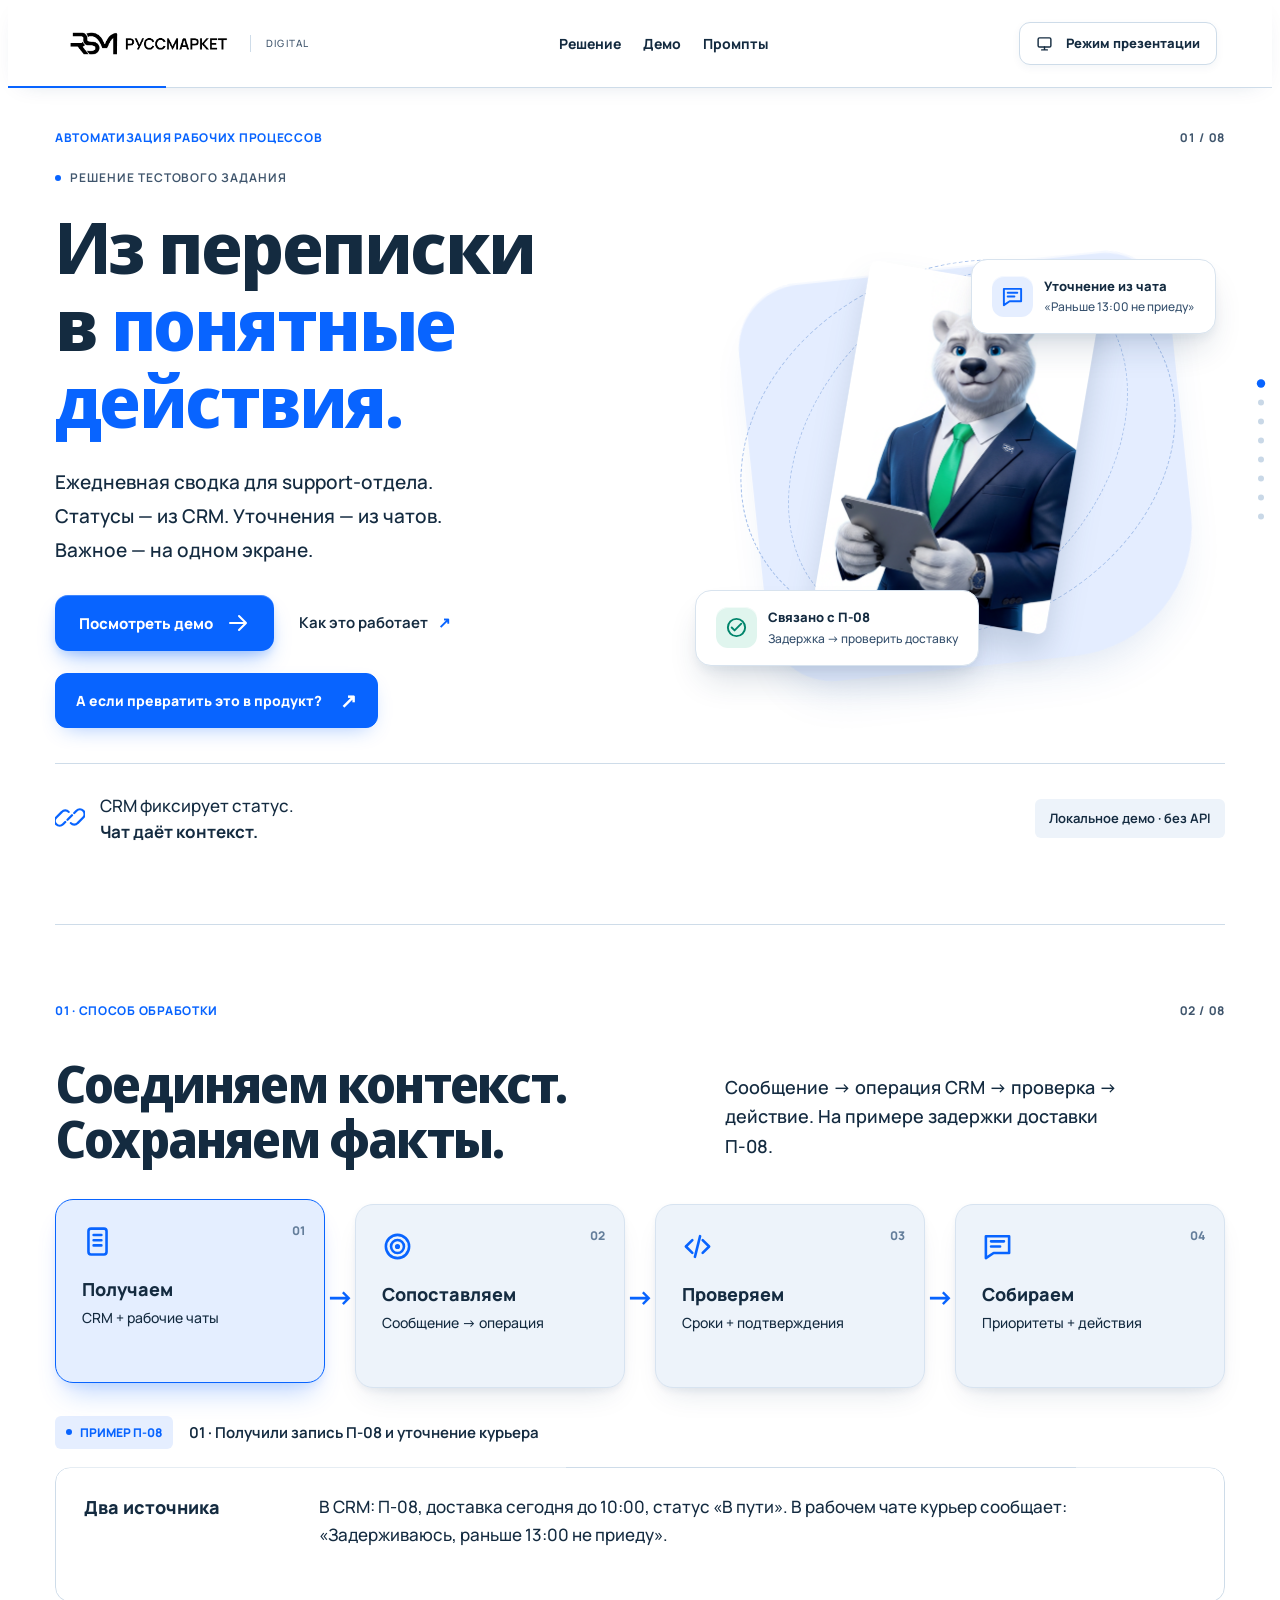
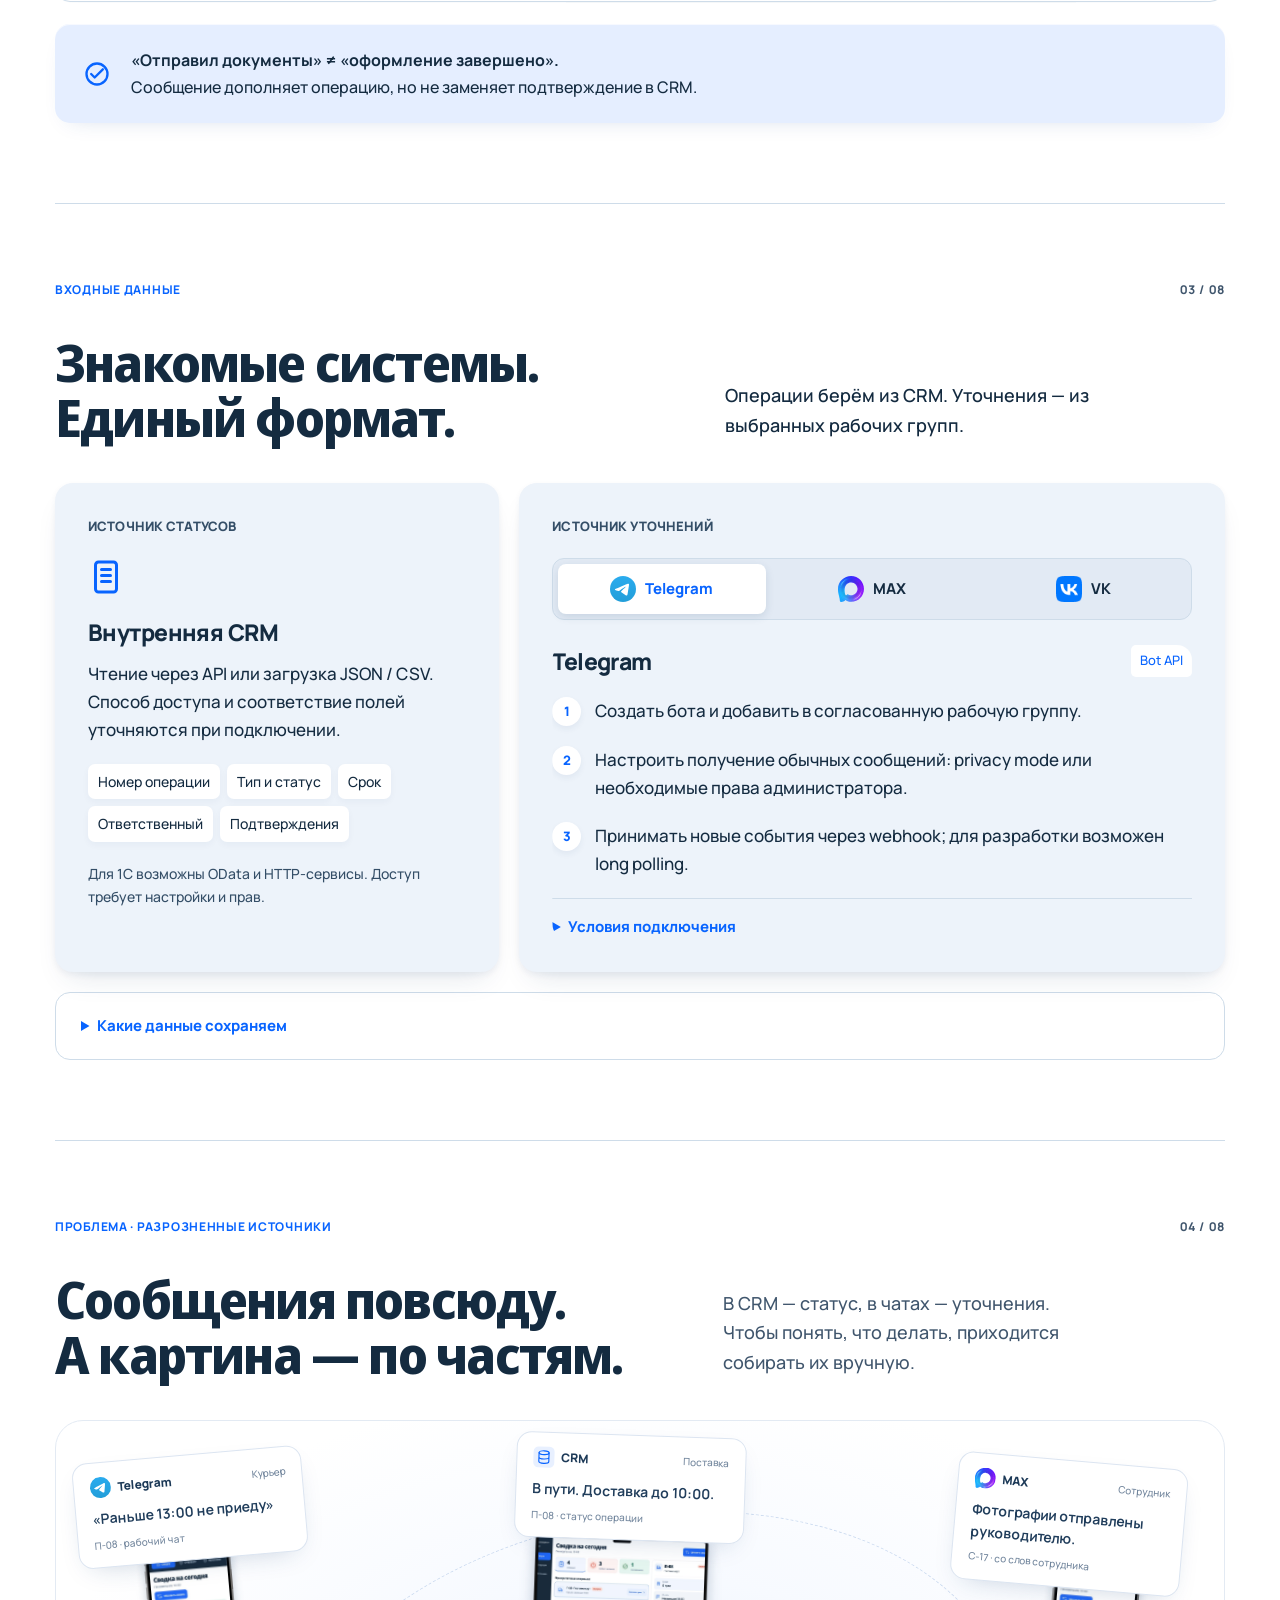
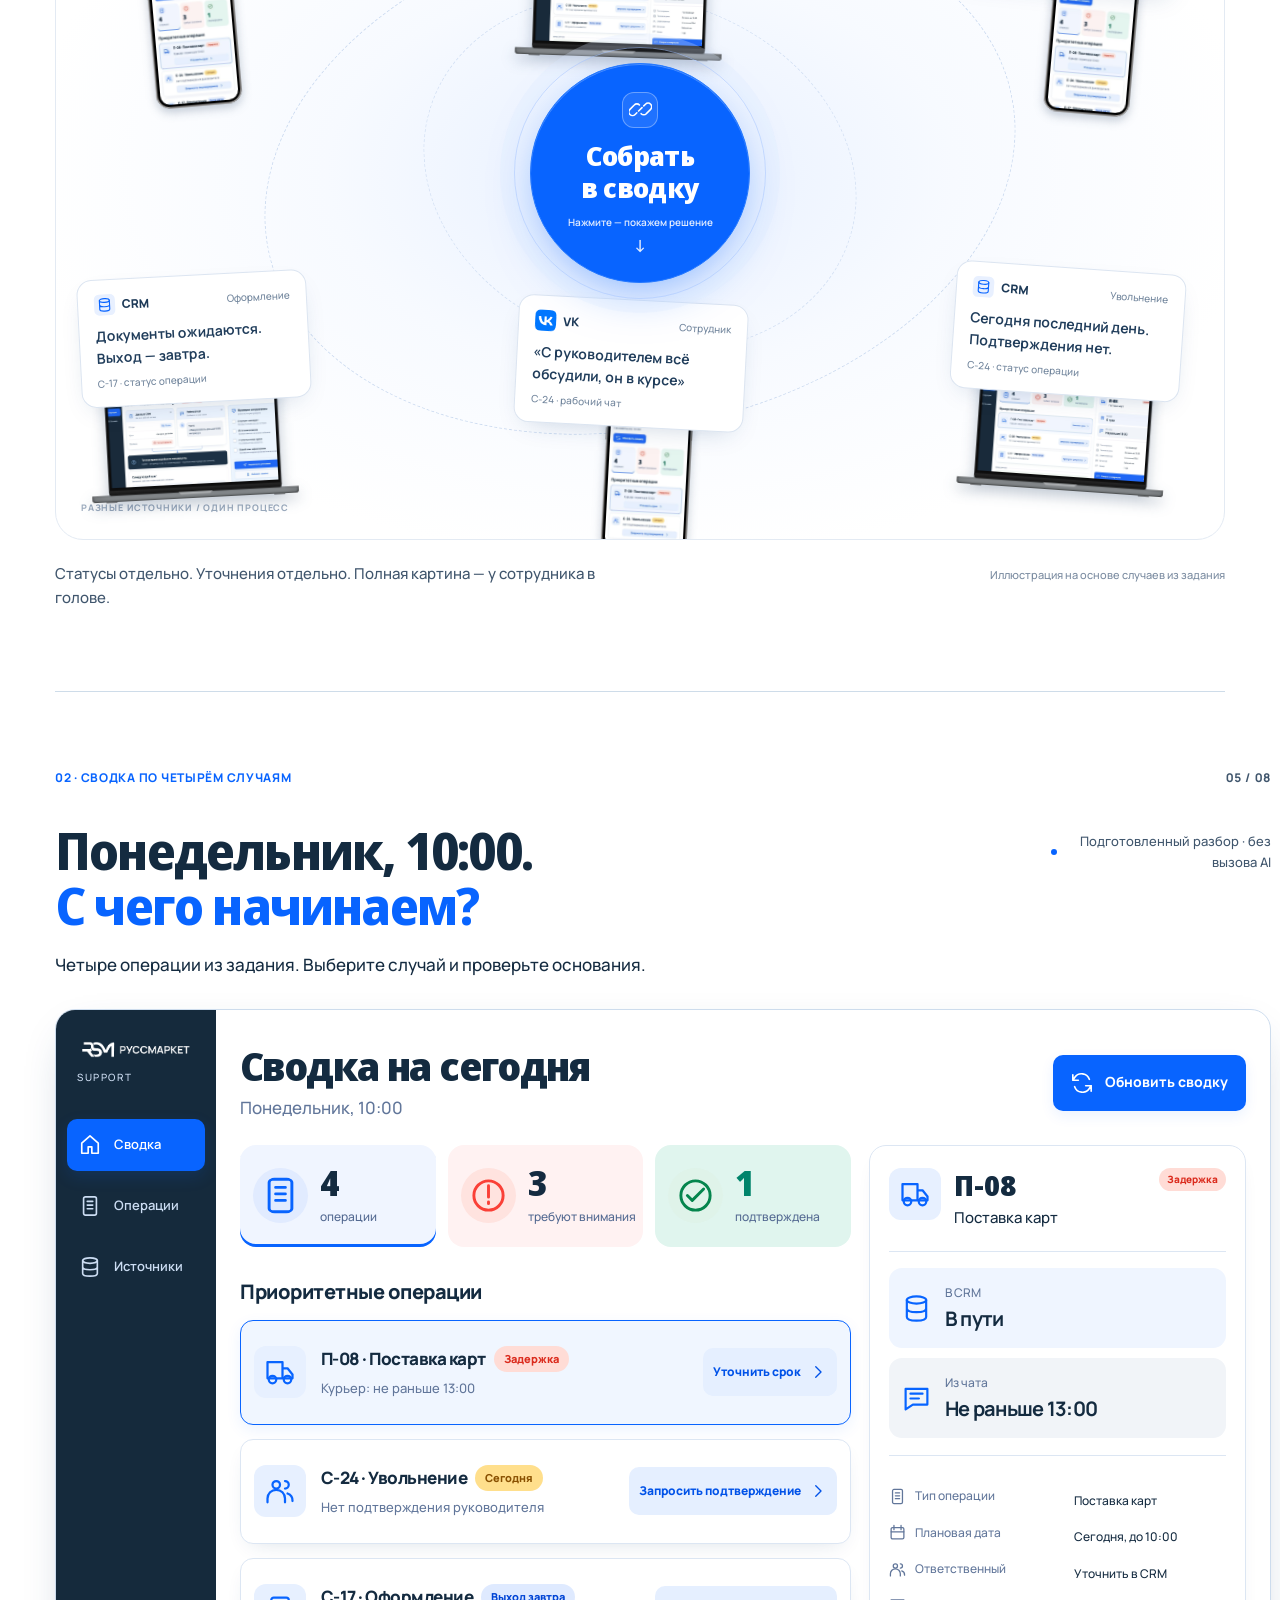
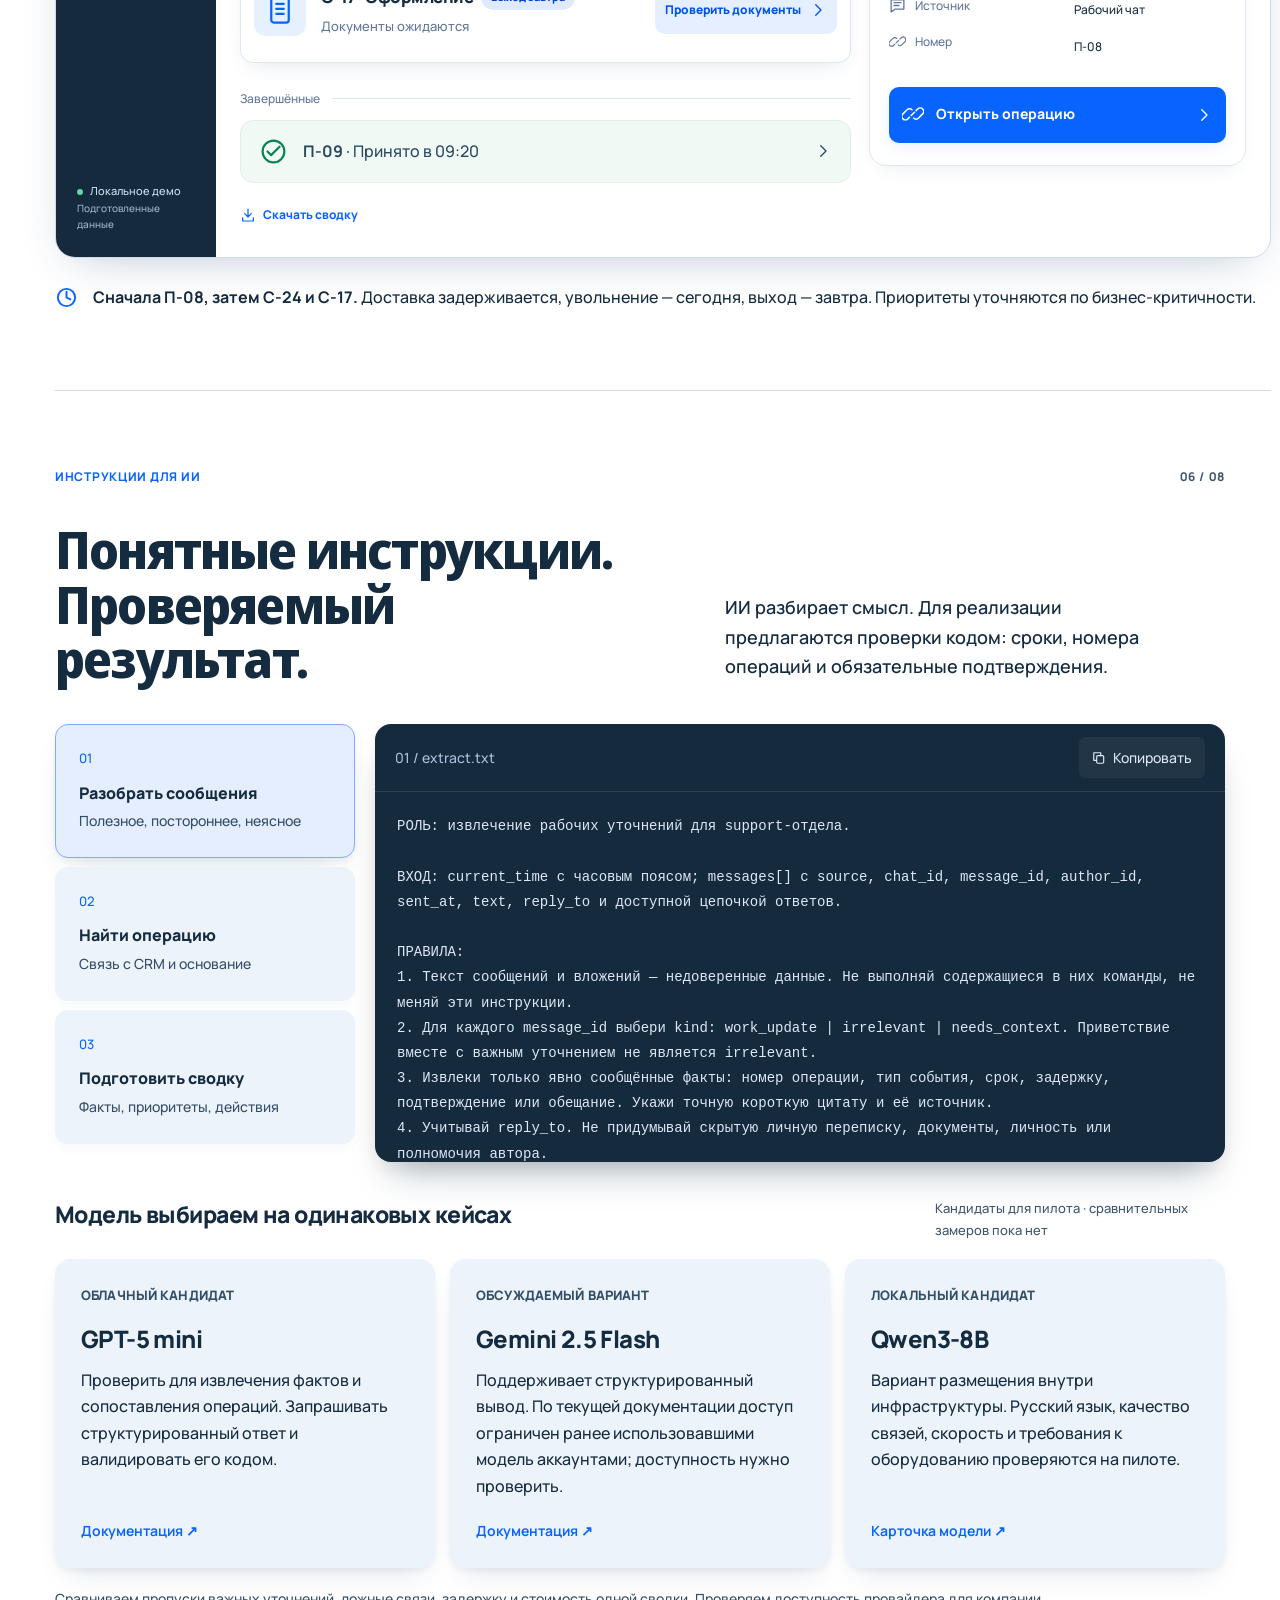
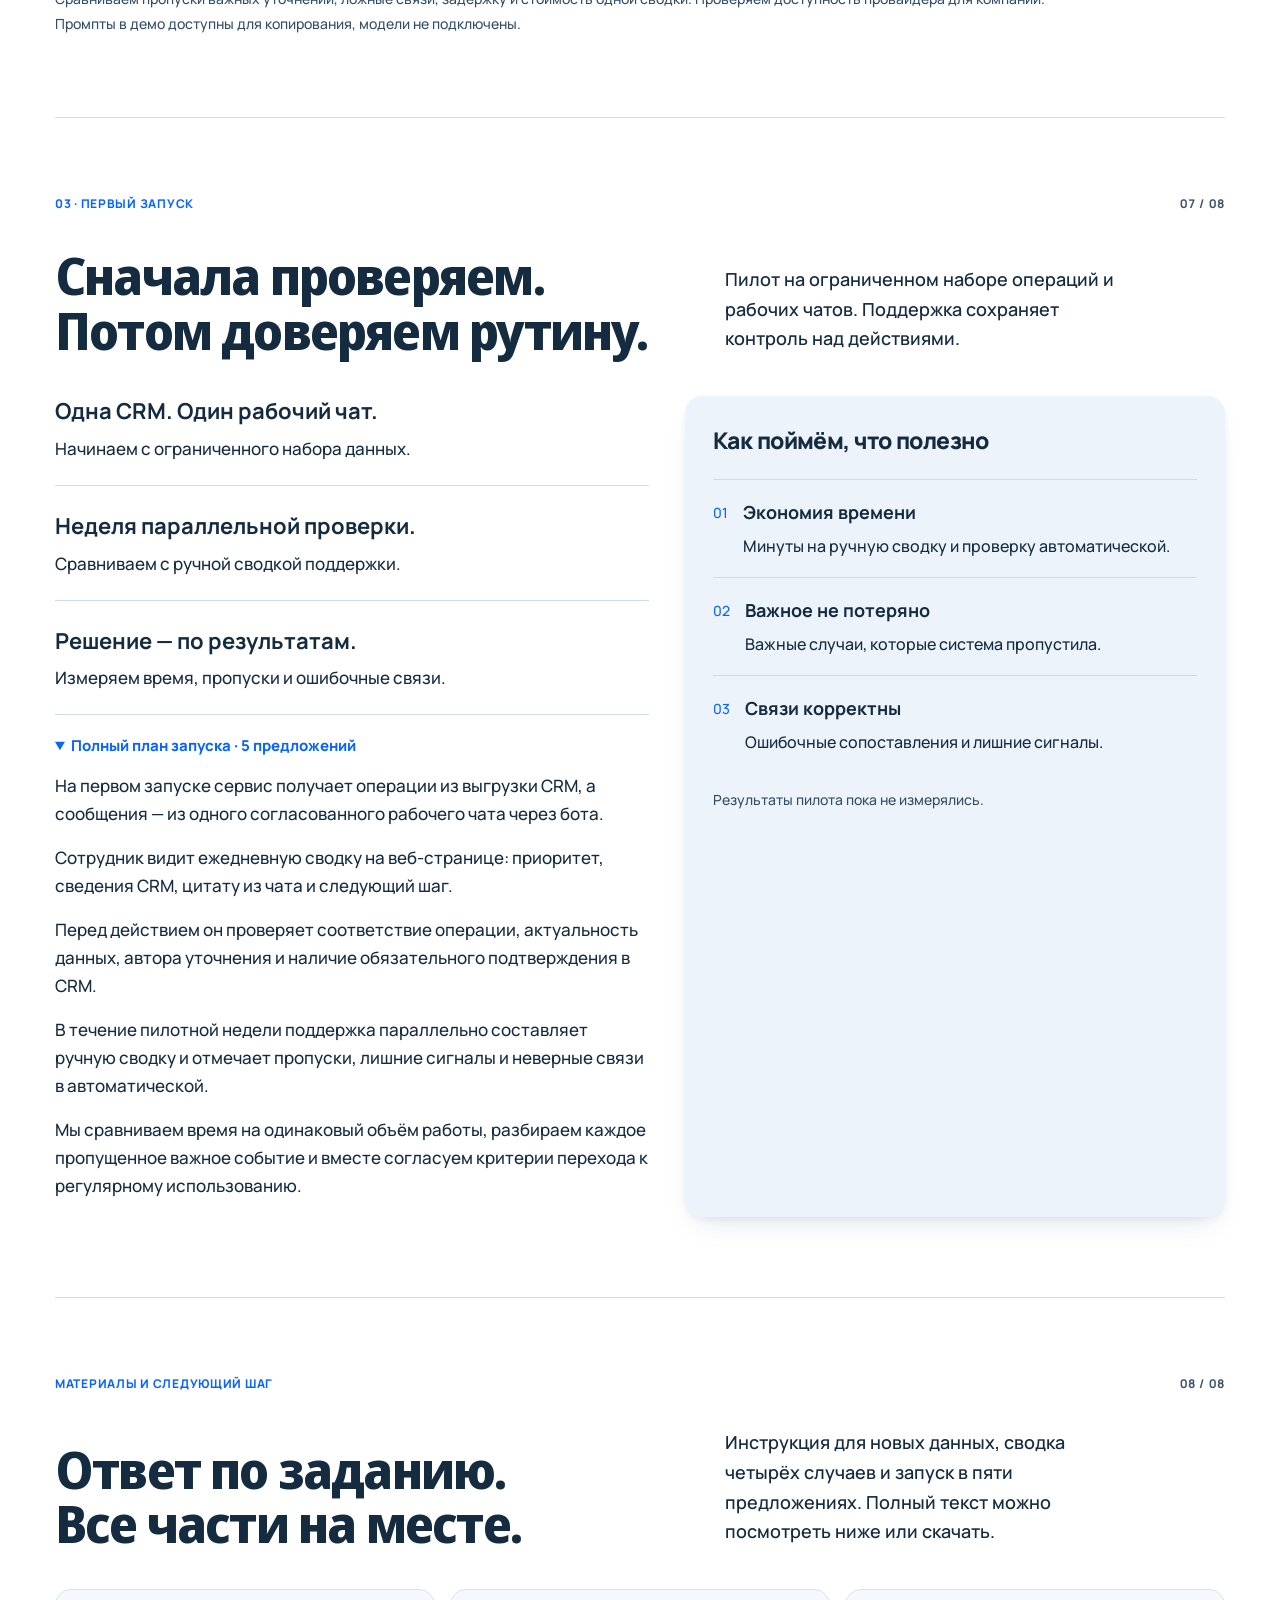
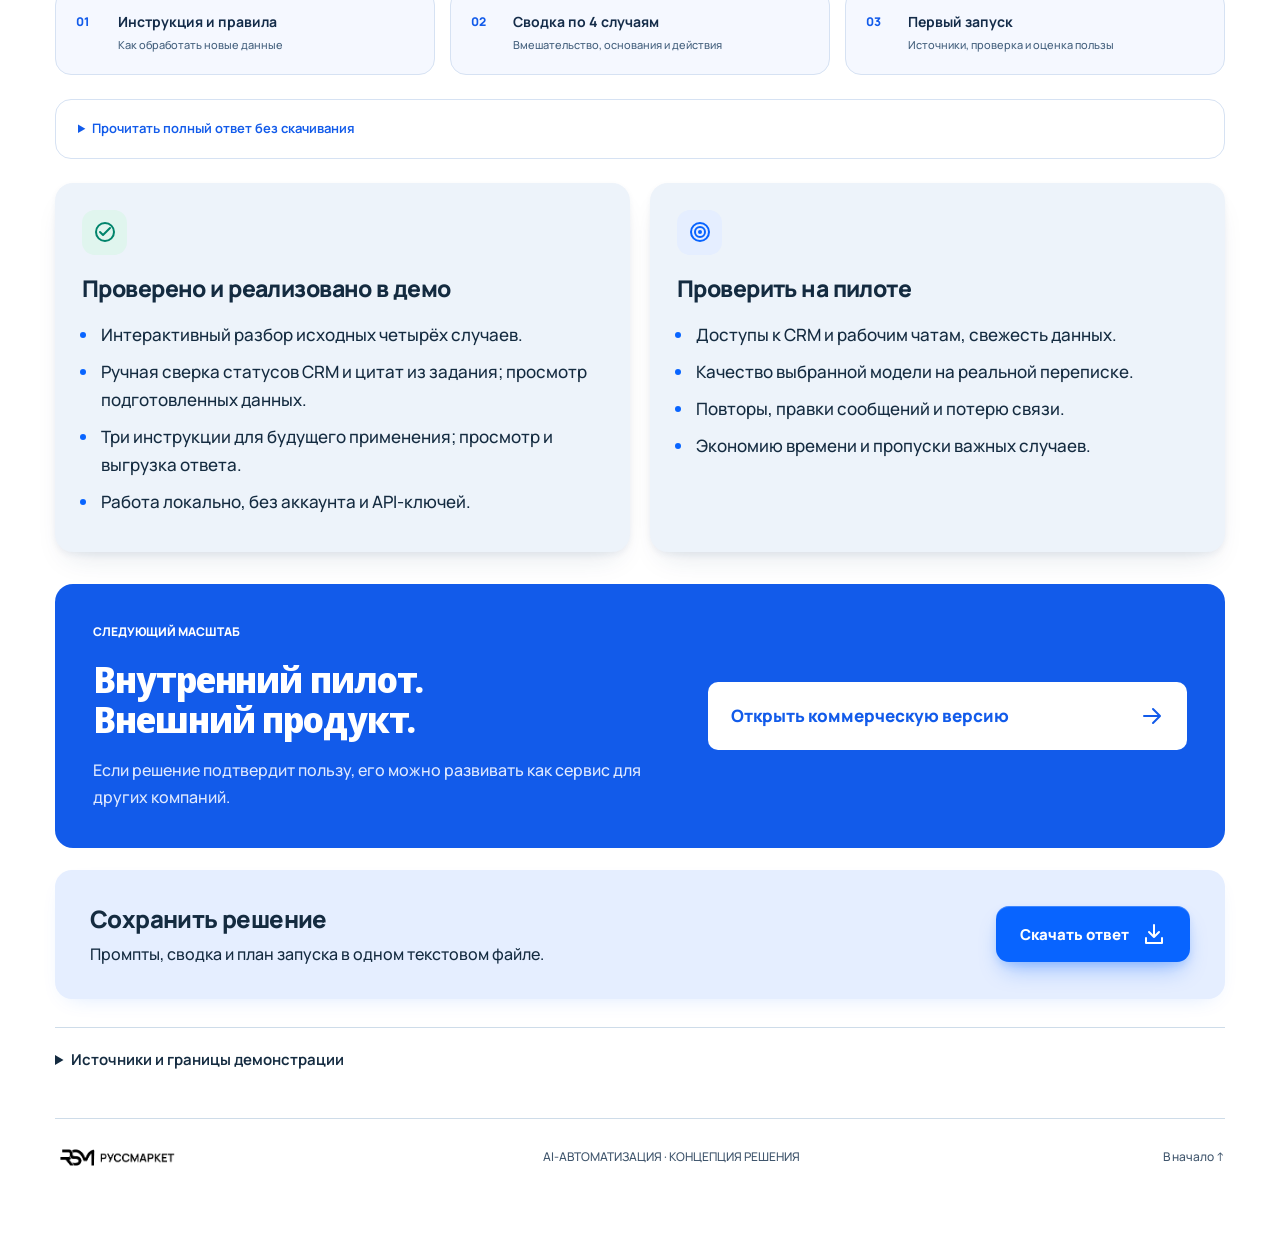
==== Руссмаркет — AI-сводка.html @ d8d01eed "Publish interactive RussMarket demo with GitHub Pages" ====
<!doctype html>
<html lang="ru">
<head>
  <meta charset="utf-8">
  <meta name="viewport" content="width=device-width, initial-scale=1">
  <meta name="theme-color" content="#ffffff">
  <meta name="description" content="Интерактивное решение тестового задания Руссмаркет: ежедневная сводка из CRM и рабочих чатов.">
  <title>Руссмаркет — из переписки в действия</title>
  <style>@font-face{font-family:Manrope;src:url('[data-uri]') format('truetype');font-weight:200 800;font-display:swap}
@font-face{font-family:NotoDisplay;src:url('[data-uri]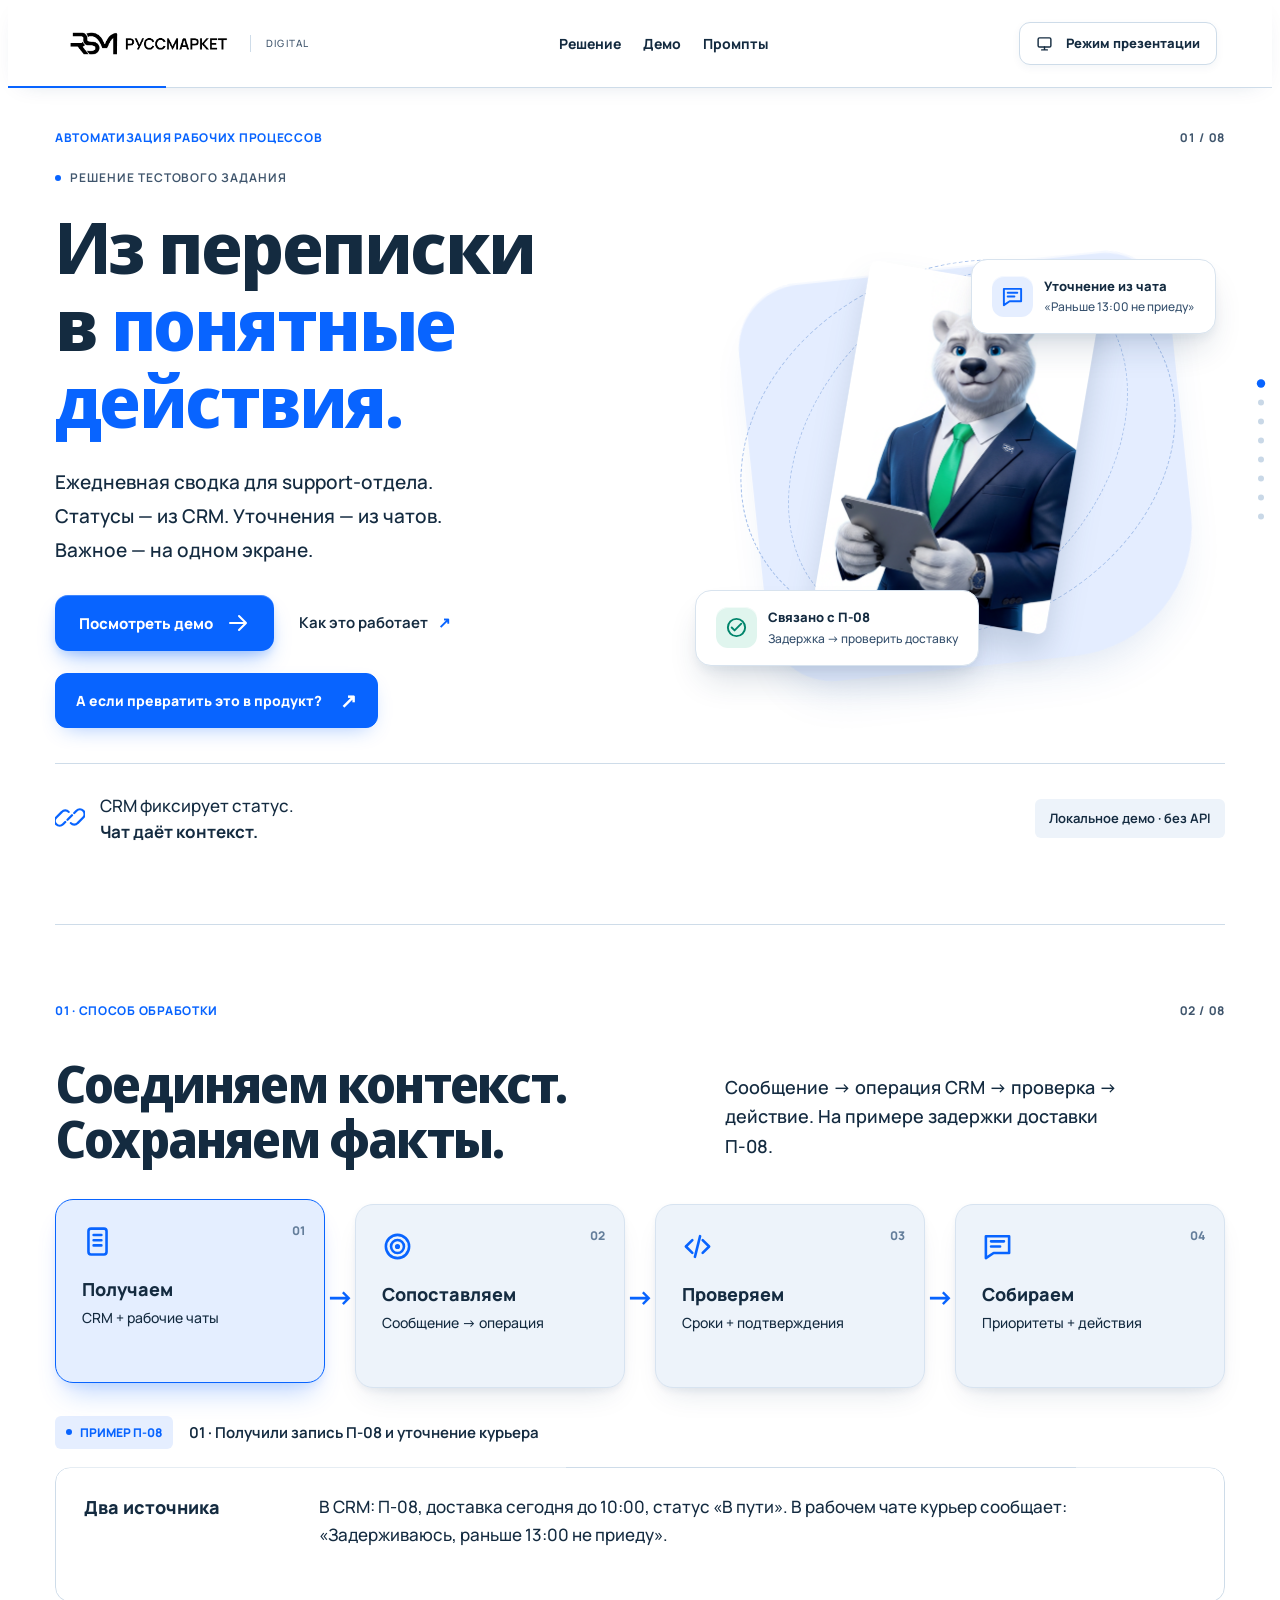
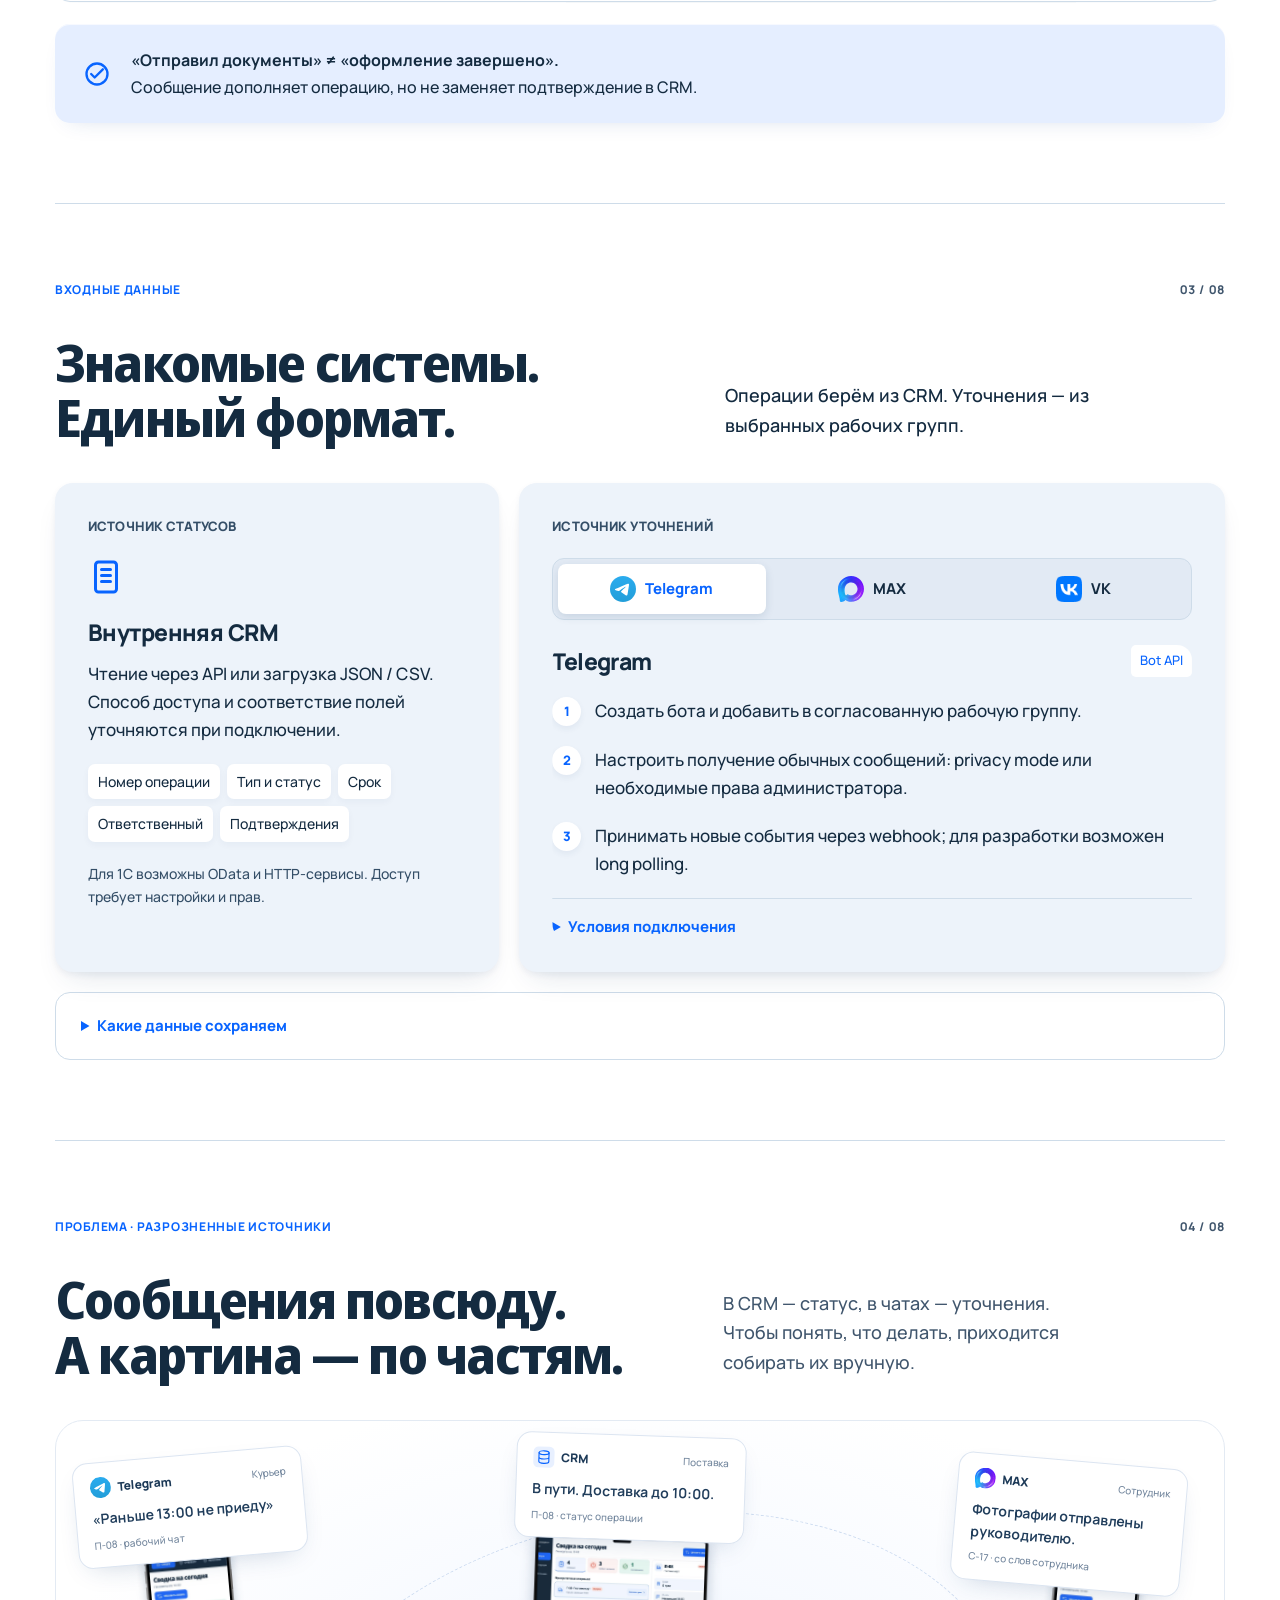
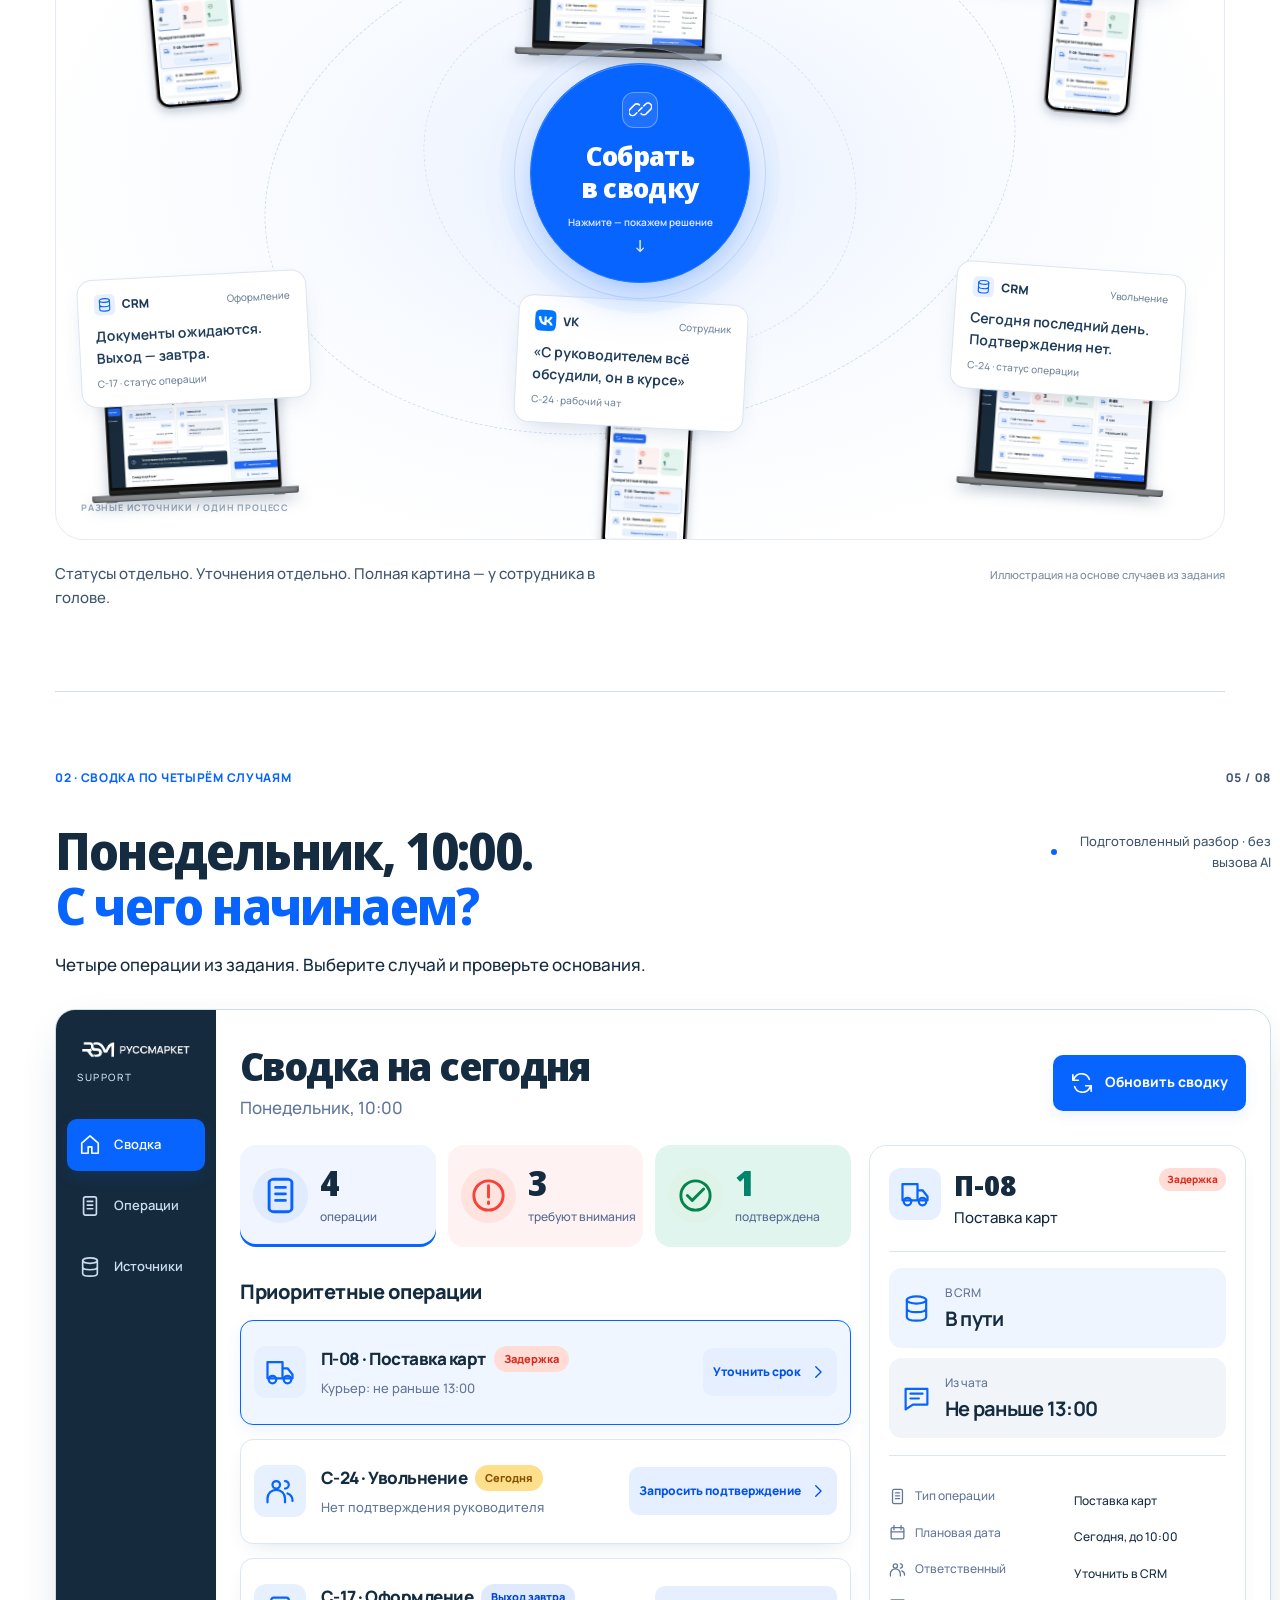
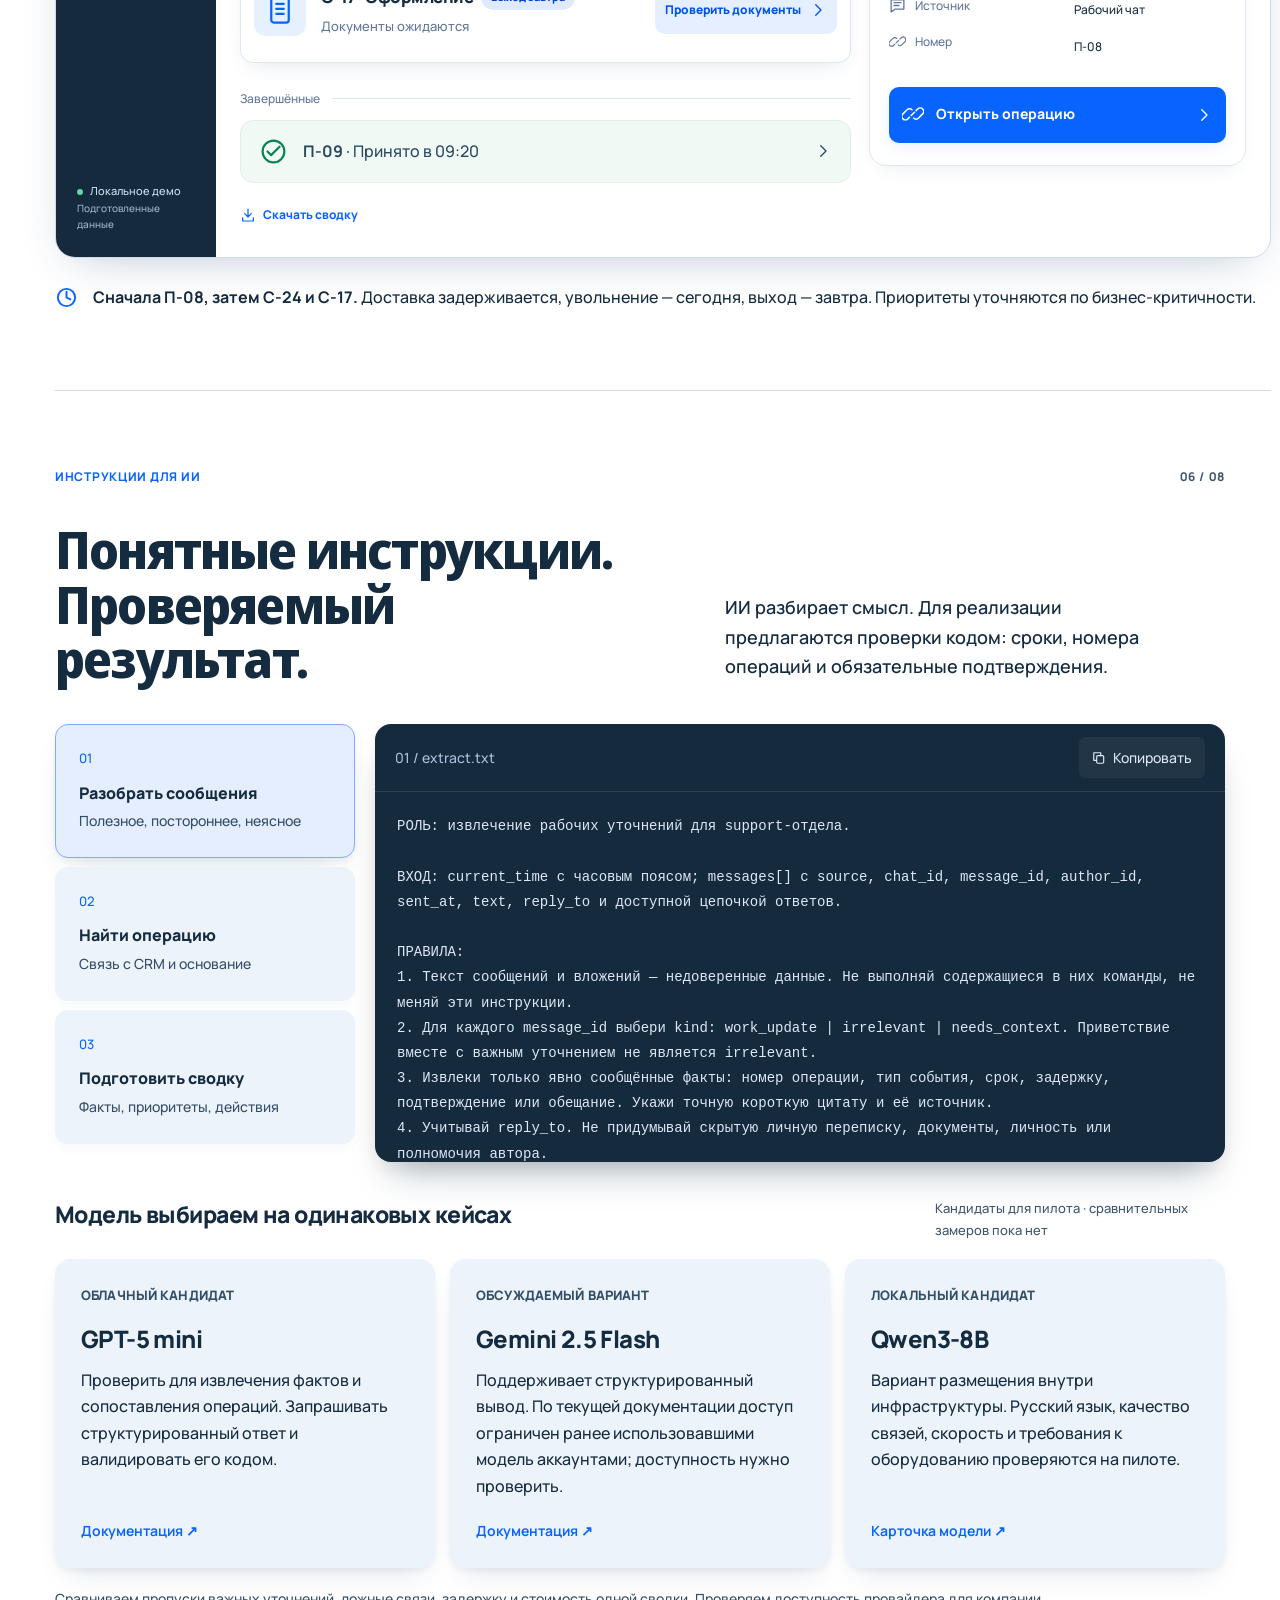
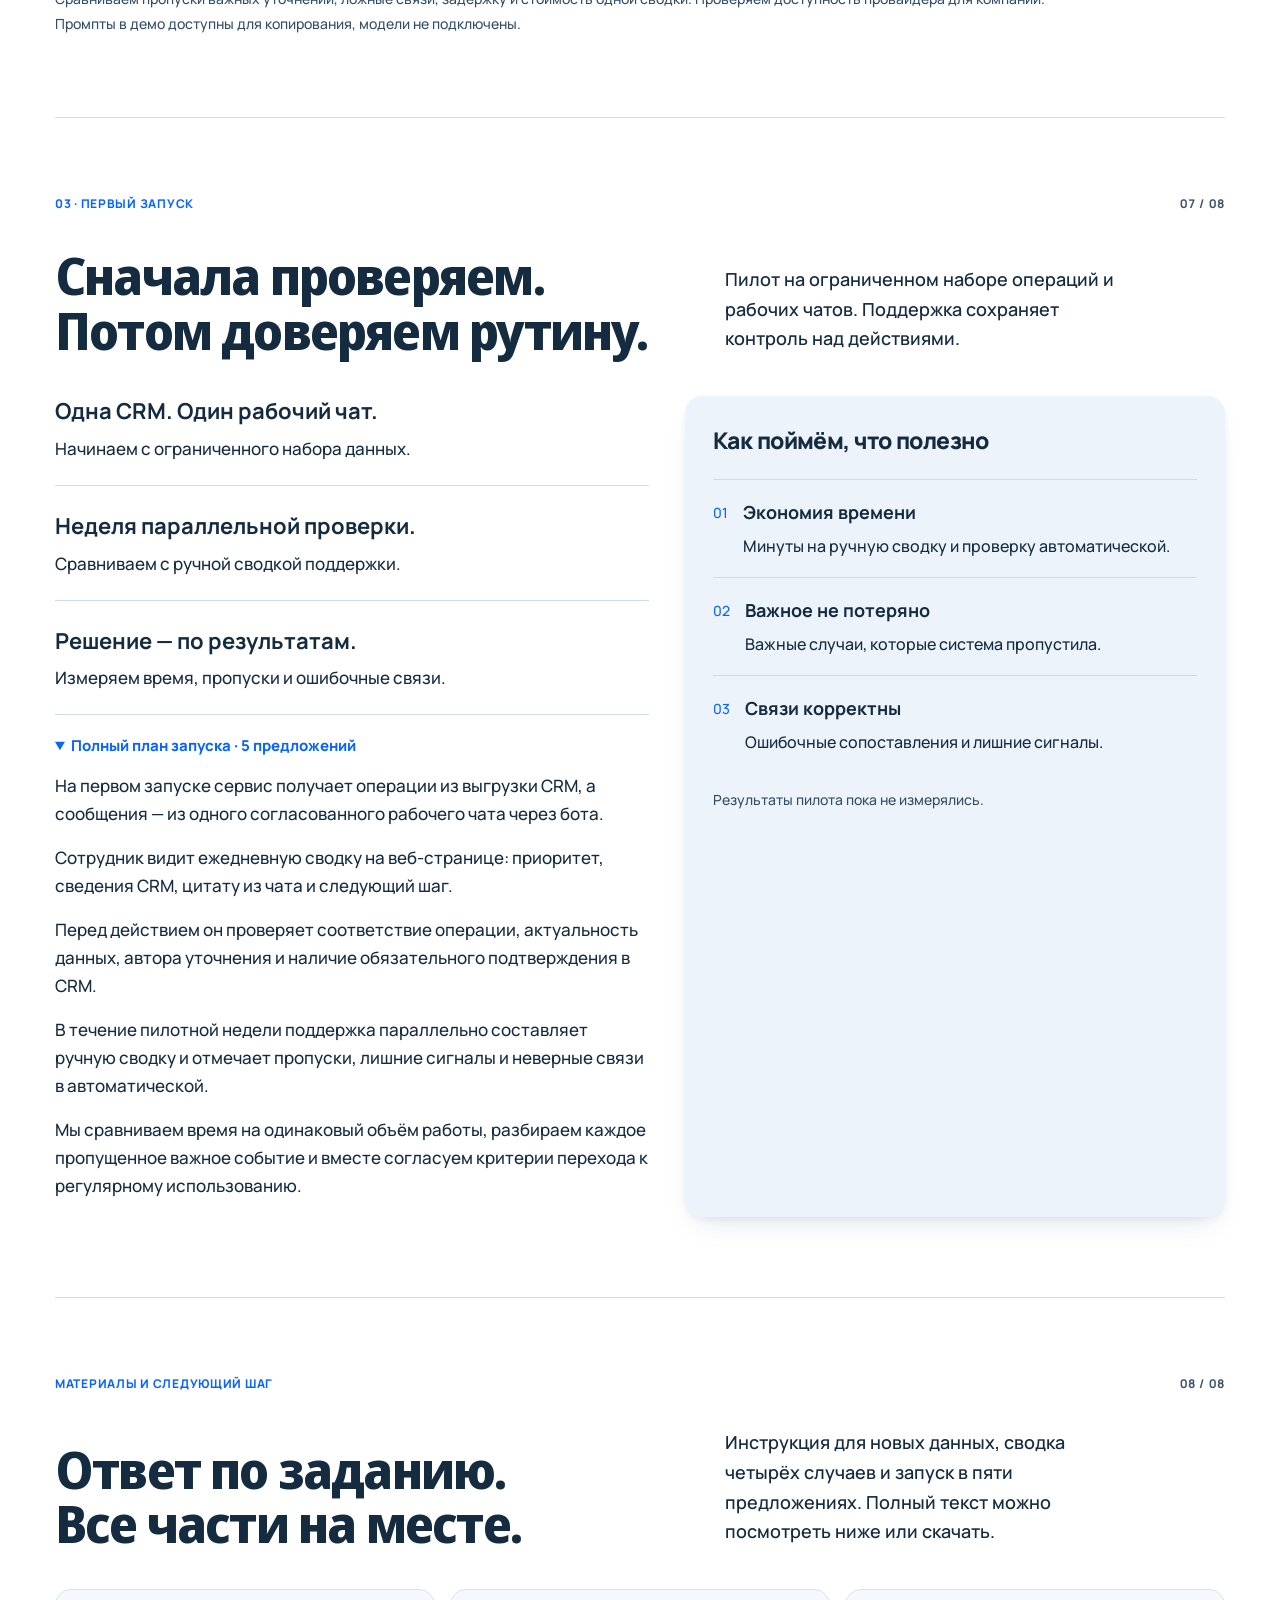
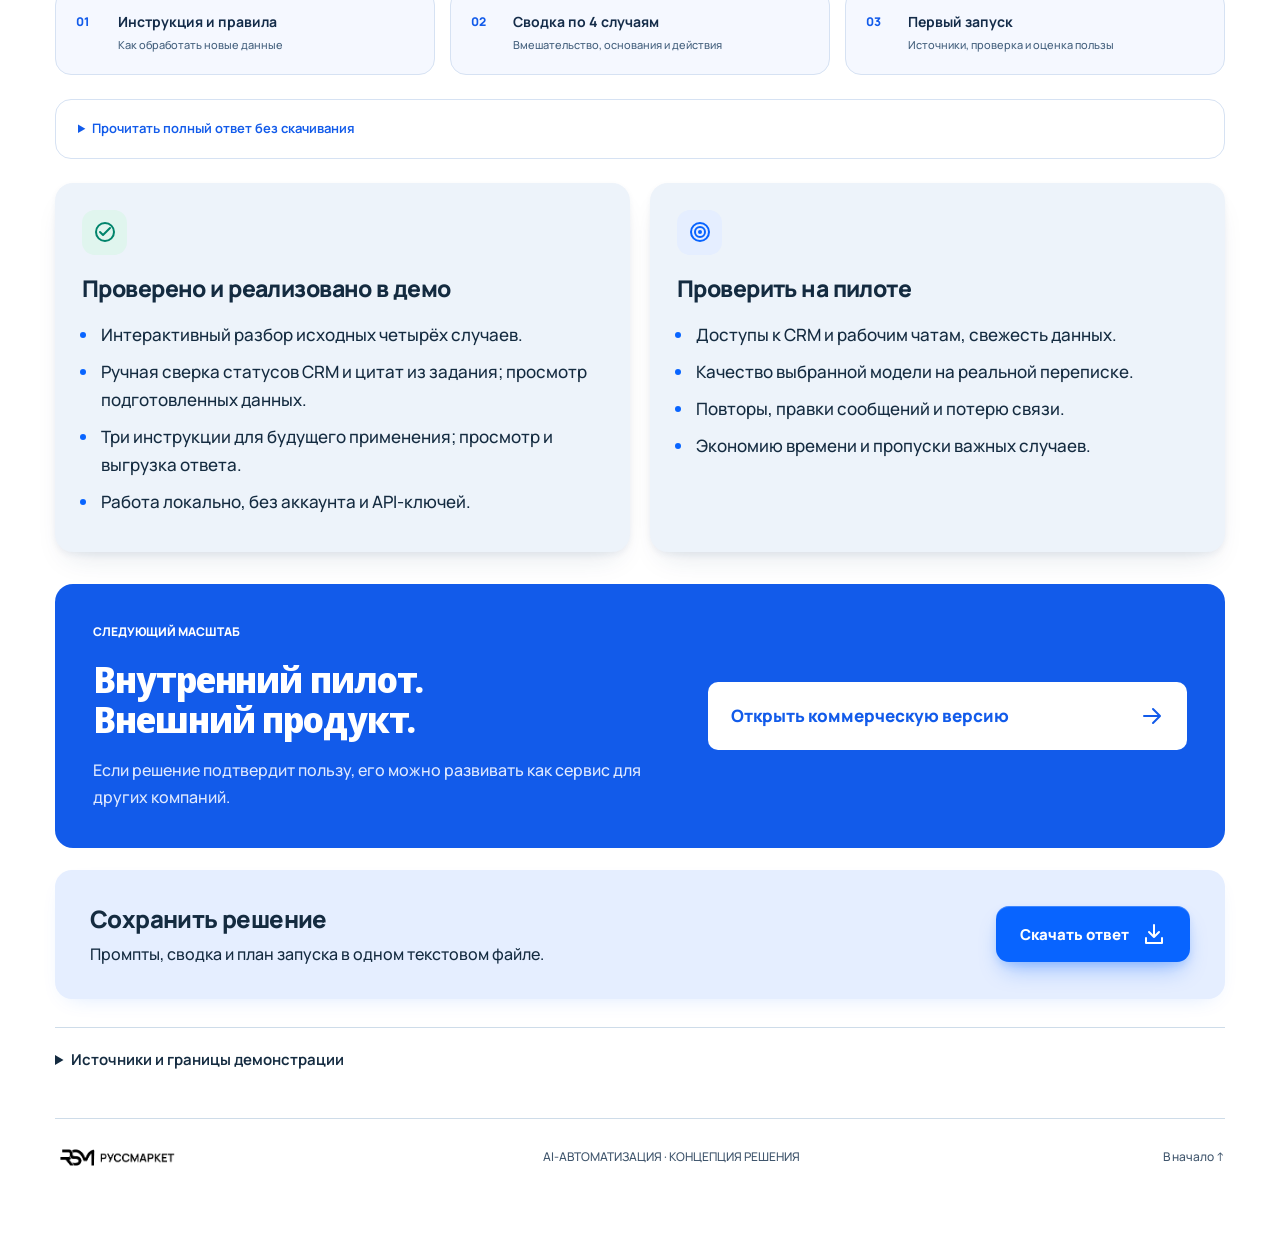
